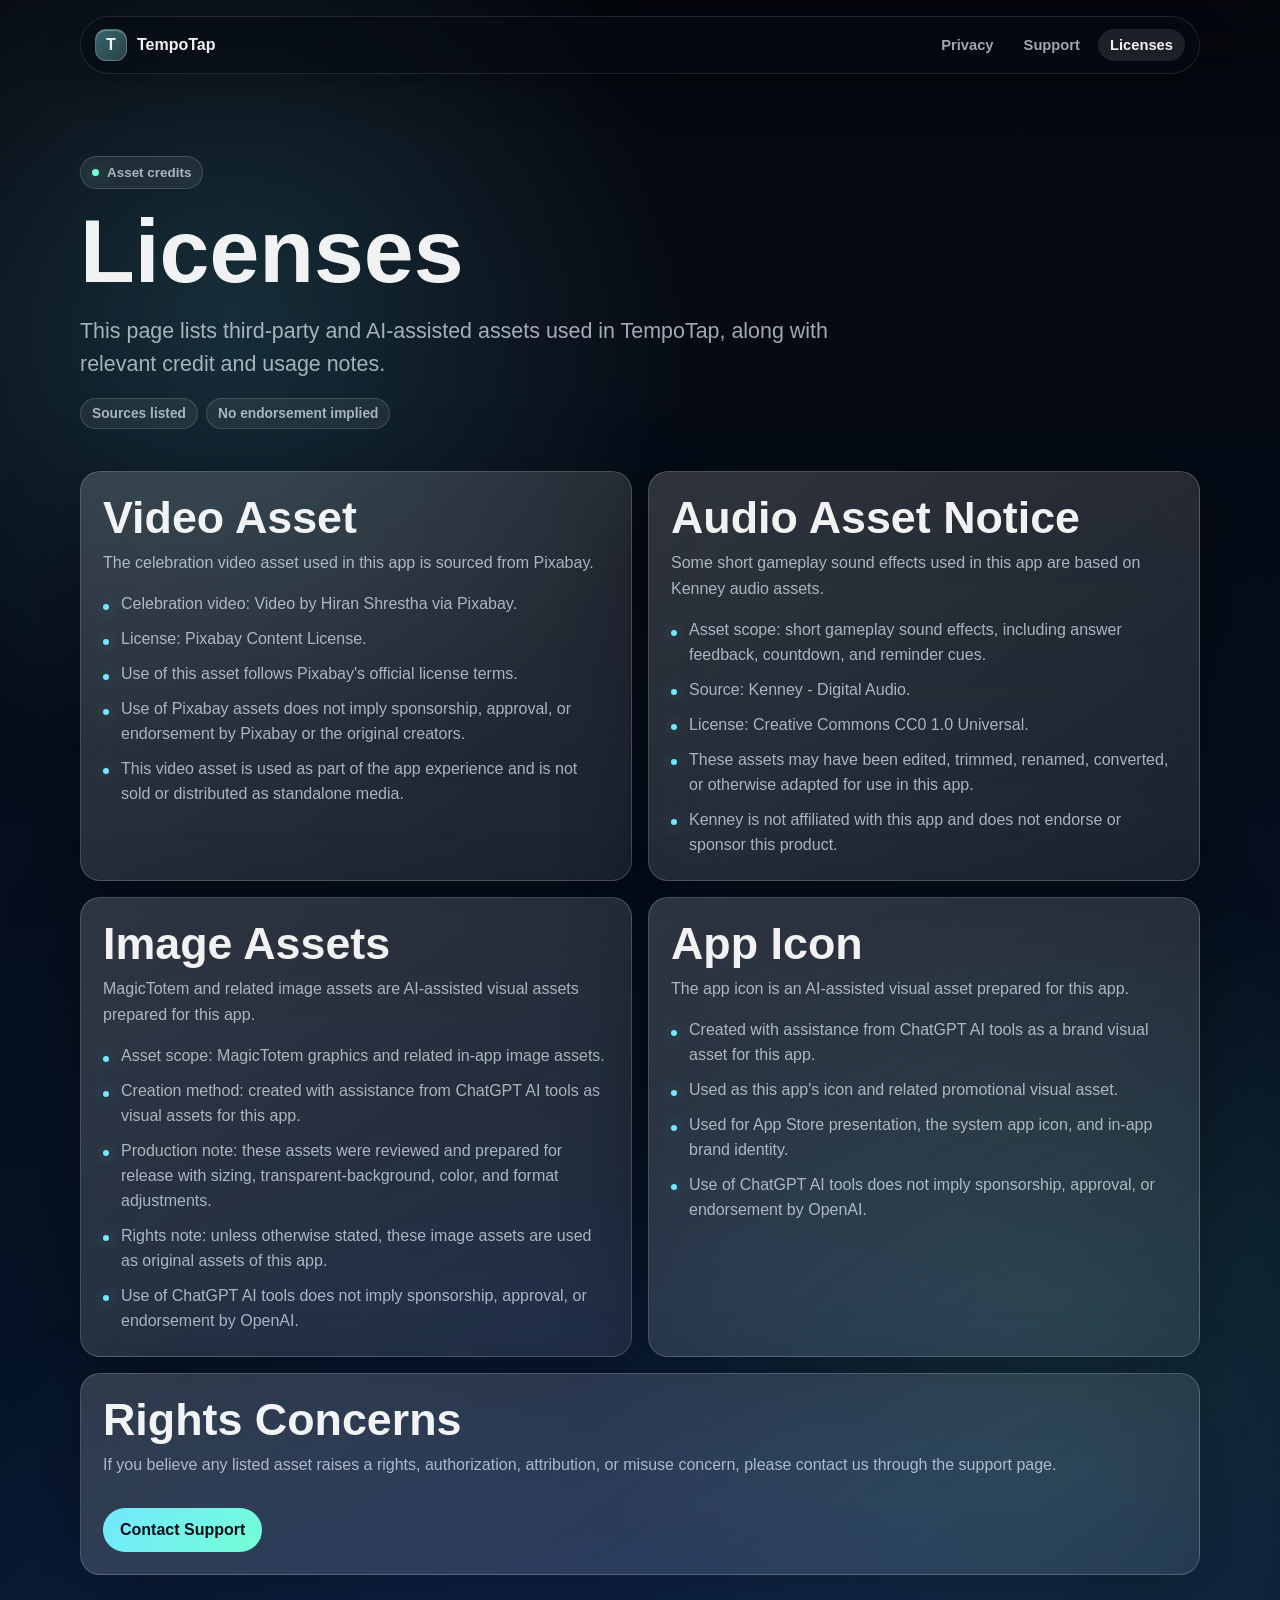
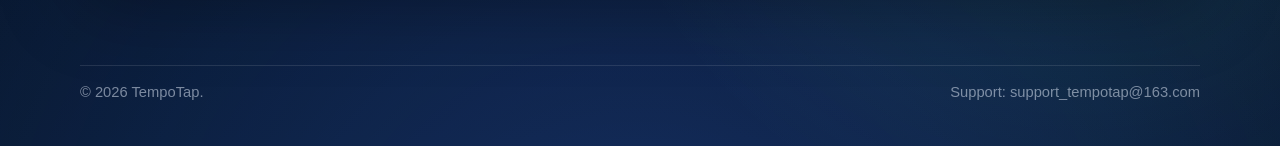
==== licenses.html @ d6ed63d6 "Add privacy html" ====
<!doctype html>
<html lang="en">
  <head>
    <meta charset="utf-8">
    <meta name="viewport" content="width=device-width, initial-scale=1">
    <meta name="color-scheme" content="dark">
    <meta name="description" content="TempoTap asset credits and license notices.">
    <title>Licenses - TempoTap</title>
    <link rel="stylesheet" href="assets/styles.css">
  </head>
  <body>
    <header class="topbar">
      <div class="site-shell topbar-inner">
        <a class="brand" href="index.html" aria-label="TempoTap Support home">
          <span class="brand-mark">T</span>
          <span>TempoTap</span>
        </a>
        <nav class="nav" aria-label="Support pages">
          <a href="privacy.html">Privacy</a>
          <a href="support.html">Support</a>
          <a href="licenses.html" aria-current="page">Licenses</a>
        </nav>
      </div>
    </header>

    <main class="site-shell">
      <section class="page-header">
        <p class="eyebrow"><span class="dot"></span>Asset credits</p>
        <h1>Licenses</h1>
        <p class="lead">
          This page lists third-party and AI-assisted assets used in TempoTap, along with relevant credit and usage notes.
        </p>
        <div class="pill-row">
          <span class="pill">Sources listed</span>
          <span class="pill">No endorsement implied</span>
        </div>
      </section>

      <section class="content-grid">
        <article class="section-card">
          <h2>Video Asset</h2>
          <p>The celebration video asset used in this app is sourced from Pixabay.</p>
          <ul>
            <li>Celebration video: Video by Hiran Shrestha via Pixabay.</li>
            <li>License: Pixabay Content License.</li>
            <li>Use of this asset follows Pixabay's official license terms.</li>
            <li>Use of Pixabay assets does not imply sponsorship, approval, or endorsement by Pixabay or the original creators.</li>
            <li>This video asset is used as part of the app experience and is not sold or distributed as standalone media.</li>
          </ul>
        </article>

        <article class="section-card">
          <h2>Audio Asset Notice</h2>
          <p>Some short gameplay sound effects used in this app are based on Kenney audio assets.</p>
          <ul>
            <li>Asset scope: short gameplay sound effects, including answer feedback, countdown, and reminder cues.</li>
            <li>Source: Kenney - Digital Audio.</li>
            <li>License: Creative Commons CC0 1.0 Universal.</li>
            <li>These assets may have been edited, trimmed, renamed, converted, or otherwise adapted for use in this app.</li>
            <li>Kenney is not affiliated with this app and does not endorse or sponsor this product.</li>
          </ul>
        </article>

        <article class="section-card">
          <h2>Image Assets</h2>
          <p>MagicTotem and related image assets are AI-assisted visual assets prepared for this app.</p>
          <ul>
            <li>Asset scope: MagicTotem graphics and related in-app image assets.</li>
            <li>Creation method: created with assistance from ChatGPT AI tools as visual assets for this app.</li>
            <li>Production note: these assets were reviewed and prepared for release with sizing, transparent-background, color, and format adjustments.</li>
            <li>Rights note: unless otherwise stated, these image assets are used as original assets of this app.</li>
            <li>Use of ChatGPT AI tools does not imply sponsorship, approval, or endorsement by OpenAI.</li>
          </ul>
        </article>

        <article class="section-card">
          <h2>App Icon</h2>
          <p>The app icon is an AI-assisted visual asset prepared for this app.</p>
          <ul>
            <li>Created with assistance from ChatGPT AI tools as a brand visual asset for this app.</li>
            <li>Used as this app's icon and related promotional visual asset.</li>
            <li>Used for App Store presentation, the system app icon, and in-app brand identity.</li>
            <li>Use of ChatGPT AI tools does not imply sponsorship, approval, or endorsement by OpenAI.</li>
          </ul>
        </article>

        <article class="section-card full">
          <h2>Rights Concerns</h2>
          <p>
            If you believe any listed asset raises a rights, authorization, attribution, or misuse concern,
            please contact us through the support page.
          </p>
          <div class="hero-actions">
            <a class="button primary" href="support.html">Contact Support</a>
          </div>
        </article>
      </section>
    </main>

    <footer class="footer">
      <div class="site-shell footer-inner">
        <span>&copy; 2026 TempoTap.</span>
        <span>Support: support_tempotap@163.com</span>
      </div>
    </footer>
  </body>
</html>
---- assets/styles.css ----
:root {
  color-scheme: dark;
  --bg-top: #05070d;
  --bg-bottom: #07182f;
  --panel: rgba(255, 255, 255, 0.095);
  --panel-strong: rgba(255, 255, 255, 0.15);
  --line: rgba(255, 255, 255, 0.18);
  --line-soft: rgba(255, 255, 255, 0.105);
  --text: rgba(255, 255, 255, 0.94);
  --muted: rgba(235, 244, 255, 0.68);
  --soft: rgba(235, 244, 255, 0.50);
  --cyan: #72e7ff;
  --mint: #74ffd4;
  --blue: #6da7ff;
  --pink: #ff7ab6;
  --amber: #ffd36d;
  --radius-lg: 28px;
  --radius-md: 20px;
  --radius-sm: 14px;
  --shadow: 0 24px 80px rgba(0, 0, 0, 0.34);
  font-family: -apple-system, BlinkMacSystemFont, "SF Pro Display", "SF Pro Text", "Segoe UI", sans-serif;
}

* {
  box-sizing: border-box;
}

html {
  min-height: 100%;
  background: var(--bg-top);
}

body {
  min-height: 100vh;
  margin: 0;
  color: var(--text);
  background:
    radial-gradient(circle at 18% 18%, rgba(114, 231, 255, 0.16), transparent 26%),
    radial-gradient(circle at 84% 78%, rgba(116, 255, 212, 0.12), transparent 28%),
    radial-gradient(circle at 50% 112%, rgba(64, 116, 255, 0.24), transparent 42%),
    linear-gradient(180deg, var(--bg-top), var(--bg-bottom));
  letter-spacing: 0;
}

body::before {
  position: fixed;
  inset: 0;
  z-index: -2;
  content: "";
  opacity: 0.72;
  background-image:
    radial-gradient(circle, rgba(255, 255, 255, 0.34) 0 1px, transparent 1.8px),
    radial-gradient(circle, rgba(114, 231, 255, 0.18) 0 1px, transparent 2px);
  background-position: 0 0, 34px 26px;
  background-size: 88px 88px, 122px 122px;
}

body::after {
  position: fixed;
  inset: auto 0 0;
  z-index: -1;
  height: 44vh;
  content: "";
  background: linear-gradient(180deg, transparent, rgba(16, 62, 120, 0.30));
}

a {
  color: inherit;
}

.site-shell {
  width: min(1120px, calc(100% - 36px));
  margin: 0 auto;
}

.topbar {
  position: sticky;
  top: 0;
  z-index: 10;
  padding: 16px 0 10px;
  backdrop-filter: blur(22px);
}

.topbar-inner {
  display: flex;
  align-items: center;
  justify-content: space-between;
  gap: 18px;
  padding: 12px 14px;
  border: 1px solid var(--line-soft);
  border-radius: 999px;
  background: rgba(6, 10, 18, 0.56);
  box-shadow: 0 12px 42px rgba(0, 0, 0, 0.18);
}

.brand {
  display: inline-flex;
  align-items: center;
  gap: 10px;
  min-width: max-content;
  color: var(--text);
  text-decoration: none;
  font-weight: 800;
}

.brand-mark {
  display: grid;
  width: 32px;
  height: 32px;
  place-items: center;
  border: 1px solid rgba(255, 255, 255, 0.20);
  border-radius: 11px;
  background:
    linear-gradient(135deg, rgba(114, 231, 255, 0.34), rgba(116, 255, 212, 0.16)),
    rgba(255, 255, 255, 0.08);
  box-shadow: inset 0 1px rgba(255, 255, 255, 0.25);
}

.nav {
  display: flex;
  flex-wrap: wrap;
  justify-content: flex-end;
  gap: 6px;
}

.nav a {
  padding: 8px 12px;
  border-radius: 999px;
  color: var(--muted);
  text-decoration: none;
  font-size: 0.92rem;
  font-weight: 700;
}

.nav a:hover,
.nav a[aria-current="page"] {
  color: var(--text);
  background: rgba(255, 255, 255, 0.10);
}

.hero {
  display: grid;
  grid-template-columns: minmax(0, 1.24fr) minmax(280px, 0.76fr);
  gap: 22px;
  align-items: stretch;
  padding: 74px 0 30px;
}

.hero-copy,
.hero-card,
.section-card,
.notice-card {
  border: 1px solid var(--line);
  background:
    linear-gradient(145deg, rgba(255, 255, 255, 0.13), rgba(255, 255, 255, 0.048)),
    rgba(255, 255, 255, 0.045);
  box-shadow: var(--shadow);
  backdrop-filter: blur(28px);
}

.hero-copy {
  position: relative;
  overflow: hidden;
  min-height: 430px;
  padding: clamp(30px, 5vw, 58px);
  border-radius: var(--radius-lg);
}

.hero-copy::after {
  position: absolute;
  right: -120px;
  bottom: -132px;
  width: 360px;
  height: 360px;
  content: "";
  border: 1px solid rgba(114, 231, 255, 0.18);
  border-radius: 50%;
  background: radial-gradient(circle, rgba(114, 231, 255, 0.18), transparent 66%);
}

.eyebrow {
  display: inline-flex;
  align-items: center;
  gap: 8px;
  margin: 0 0 20px;
  padding: 8px 11px;
  border: 1px solid rgba(255, 255, 255, 0.16);
  border-radius: 999px;
  color: var(--muted);
  background: rgba(255, 255, 255, 0.07);
  font-size: 0.84rem;
  font-weight: 800;
}

.dot {
  width: 7px;
  height: 7px;
  border-radius: 50%;
  background: var(--mint);
  box-shadow: 0 0 20px rgba(116, 255, 212, 0.8);
}

h1,
h2,
h3 {
  margin: 0;
  letter-spacing: 0;
}

h1 {
  max-width: 760px;
  font-size: clamp(2.55rem, 7vw, 5.9rem);
  line-height: 0.94;
  font-weight: 860;
}

h2 {
  font-size: clamp(1.65rem, 4vw, 2.8rem);
  line-height: 1.04;
  font-weight: 830;
}

h3 {
  font-size: 1.05rem;
  font-weight: 800;
}

.lead {
  max-width: 720px;
  margin: 22px 0 0;
  color: var(--muted);
  font-size: clamp(1.05rem, 2.2vw, 1.34rem);
  line-height: 1.55;
}

.hero-actions {
  display: flex;
  flex-wrap: wrap;
  gap: 10px;
  margin-top: 30px;
}

.button {
  display: inline-flex;
  align-items: center;
  justify-content: center;
  gap: 9px;
  min-height: 44px;
  padding: 12px 16px;
  border: 1px solid rgba(255, 255, 255, 0.16);
  border-radius: 999px;
  color: var(--text);
  text-decoration: none;
  font-weight: 800;
  background: rgba(255, 255, 255, 0.10);
}

.button.primary {
  color: #041017;
  border-color: transparent;
  background: linear-gradient(135deg, var(--cyan), var(--mint));
}

.hero-card {
  display: flex;
  flex-direction: column;
  justify-content: space-between;
  gap: 18px;
  padding: 24px;
  border-radius: var(--radius-lg);
}

.status-list {
  display: grid;
  gap: 10px;
  margin: 0;
  padding: 0;
  list-style: none;
}

.status-list li,
.fact-row {
  display: flex;
  gap: 12px;
  align-items: flex-start;
  padding: 13px;
  border: 1px solid var(--line-soft);
  border-radius: var(--radius-sm);
  background: rgba(255, 255, 255, 0.07);
}

.check {
  display: grid;
  width: 24px;
  height: 24px;
  flex: 0 0 auto;
  place-items: center;
  border-radius: 50%;
  color: #031018;
  background: var(--mint);
  font-size: 0.88rem;
  font-weight: 900;
}

.muted {
  color: var(--muted);
}

.soft {
  color: var(--soft);
}

.page-header {
  padding: 72px 0 20px;
}

.page-header .lead {
  max-width: 820px;
}

.content-grid {
  display: grid;
  grid-template-columns: repeat(2, minmax(0, 1fr));
  gap: 16px;
  margin: 22px 0 60px;
}

.content-grid.single {
  grid-template-columns: minmax(0, 1fr);
}

.section-card,
.notice-card {
  border-radius: var(--radius-md);
  padding: 22px;
}

.section-card.full {
  grid-column: 1 / -1;
}

.section-card p,
.notice-card p {
  margin: 10px 0 0;
  color: var(--muted);
  line-height: 1.62;
}

.section-card ul,
.notice-card ul {
  display: grid;
  gap: 10px;
  margin: 16px 0 0;
  padding: 0;
  list-style: none;
}

.section-card li,
.notice-card li {
  position: relative;
  padding-left: 18px;
  color: var(--muted);
  line-height: 1.56;
}

.section-card li::before,
.notice-card li::before {
  position: absolute;
  top: 0.72em;
  left: 0;
  width: 6px;
  height: 6px;
  content: "";
  border-radius: 50%;
  background: var(--cyan);
  box-shadow: 0 0 16px rgba(114, 231, 255, 0.46);
}

.pill-row {
  display: flex;
  flex-wrap: wrap;
  gap: 8px;
  margin-top: 16px;
}

.pill {
  display: inline-flex;
  align-items: center;
  min-height: 30px;
  padding: 7px 11px;
  border: 1px solid rgba(255, 255, 255, 0.14);
  border-radius: 999px;
  color: var(--muted);
  background: rgba(255, 255, 255, 0.07);
  font-size: 0.86rem;
  font-weight: 760;
}

.contact-panel {
  display: grid;
  grid-template-columns: 1fr auto;
  gap: 14px;
  align-items: center;
  margin-top: 18px;
  padding: 16px;
  border: 1px solid rgba(255, 255, 255, 0.14);
  border-radius: var(--radius-sm);
  background: rgba(255, 255, 255, 0.075);
}

.email {
  overflow-wrap: anywhere;
  font-size: 1.08rem;
  font-weight: 840;
}

.footer {
  padding: 30px 0 46px;
  color: var(--soft);
  font-size: 0.92rem;
}

.footer-inner {
  display: flex;
  flex-wrap: wrap;
  justify-content: space-between;
  gap: 12px;
  padding-top: 18px;
  border-top: 1px solid var(--line-soft);
}

@media (max-width: 800px) {
  .site-shell {
    width: min(100% - 24px, 1120px);
  }

  .topbar-inner {
    align-items: flex-start;
    border-radius: 22px;
    flex-direction: column;
  }

  .nav {
    justify-content: flex-start;
  }

  .hero {
    grid-template-columns: 1fr;
    padding-top: 40px;
  }

  .hero-copy {
    min-height: 0;
  }

  .content-grid {
    grid-template-columns: 1fr;
  }

  .section-card.full {
    grid-column: auto;
  }

  .contact-panel {
    grid-template-columns: 1fr;
  }
}

@media (prefers-reduced-motion: no-preference) {
  .button,
  .nav a,
  .section-card,
  .notice-card {
    transition: transform 180ms ease, background 180ms ease, border-color 180ms ease;
  }

  .button:hover,
  .section-card:hover,
  .notice-card:hover {
    transform: translateY(-1px);
  }
}
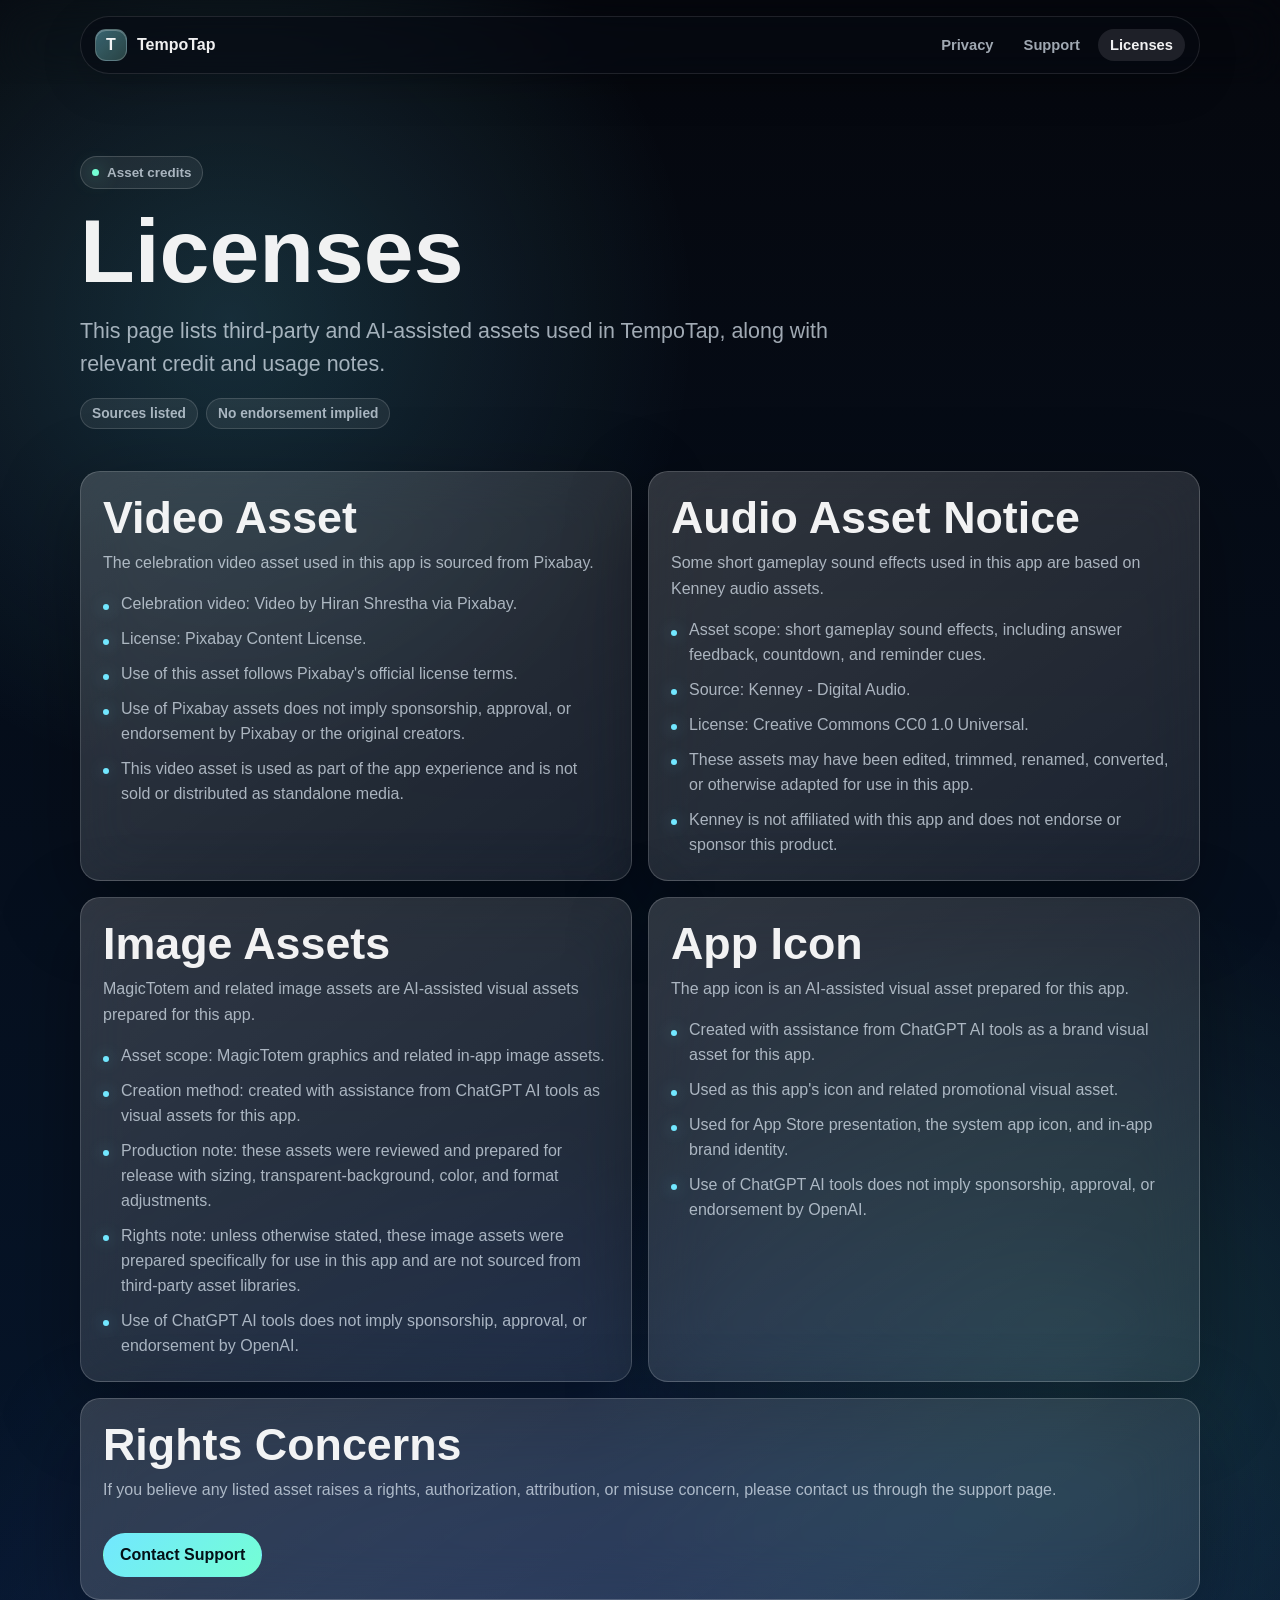
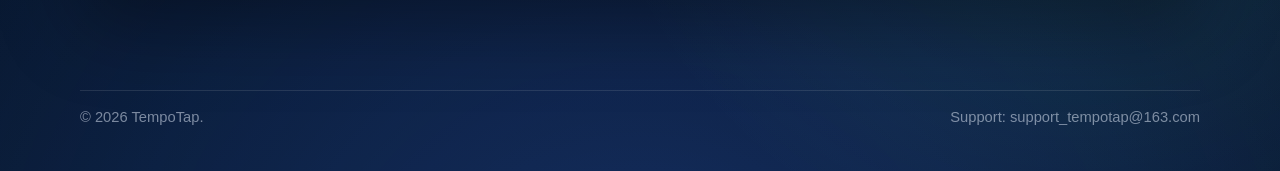
==== commit 08d00a12: "Fix some detial description" ====
--- a/licenses.html
+++ b/licenses.html
@@ -68,7 +68,7 @@
             <li>Asset scope: MagicTotem graphics and related in-app image assets.</li>
             <li>Creation method: created with assistance from ChatGPT AI tools as visual assets for this app.</li>
             <li>Production note: these assets were reviewed and prepared for release with sizing, transparent-background, color, and format adjustments.</li>
-            <li>Rights note: unless otherwise stated, these image assets are used as original assets of this app.</li>
+            <li>Rights note: unless otherwise stated, these image assets were prepared specifically for use in this app and are not sourced from third-party asset libraries.</li>
             <li>Use of ChatGPT AI tools does not imply sponsorship, approval, or endorsement by OpenAI.</li>
           </ul>
         </article>
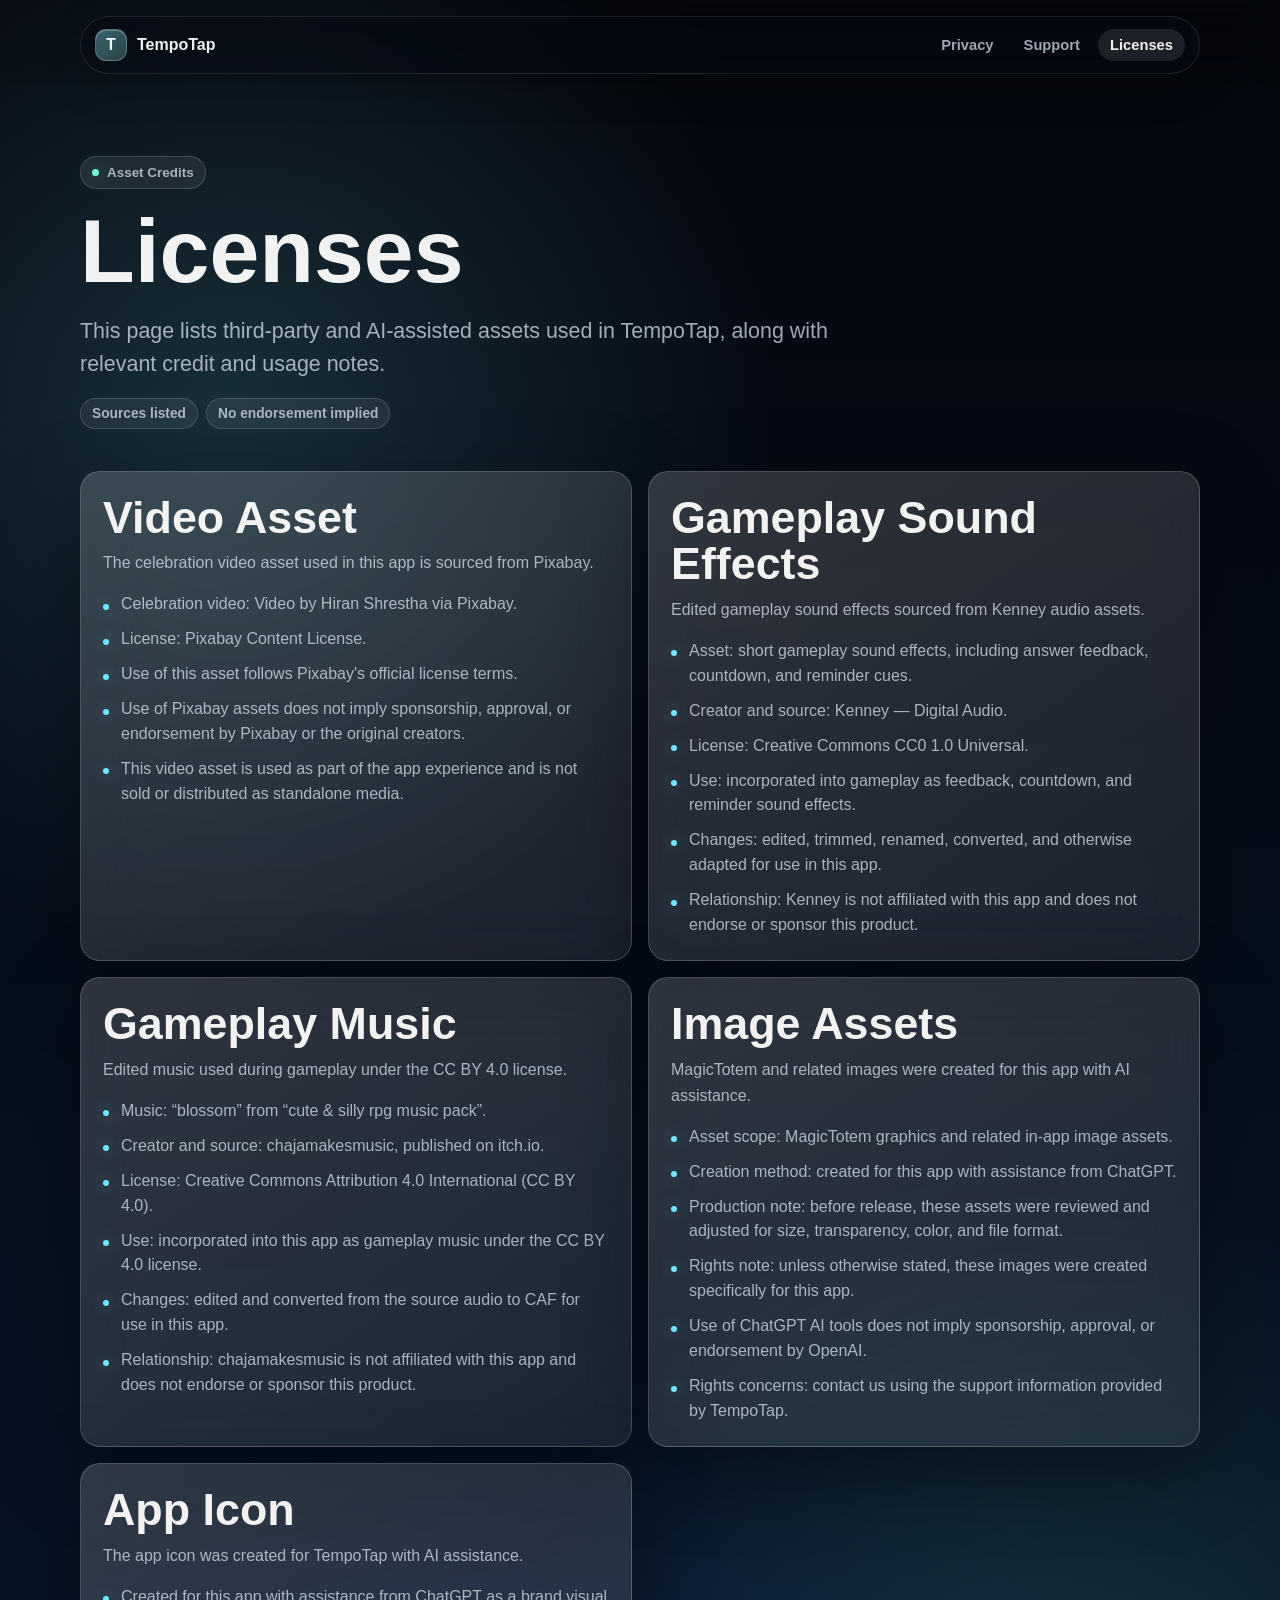
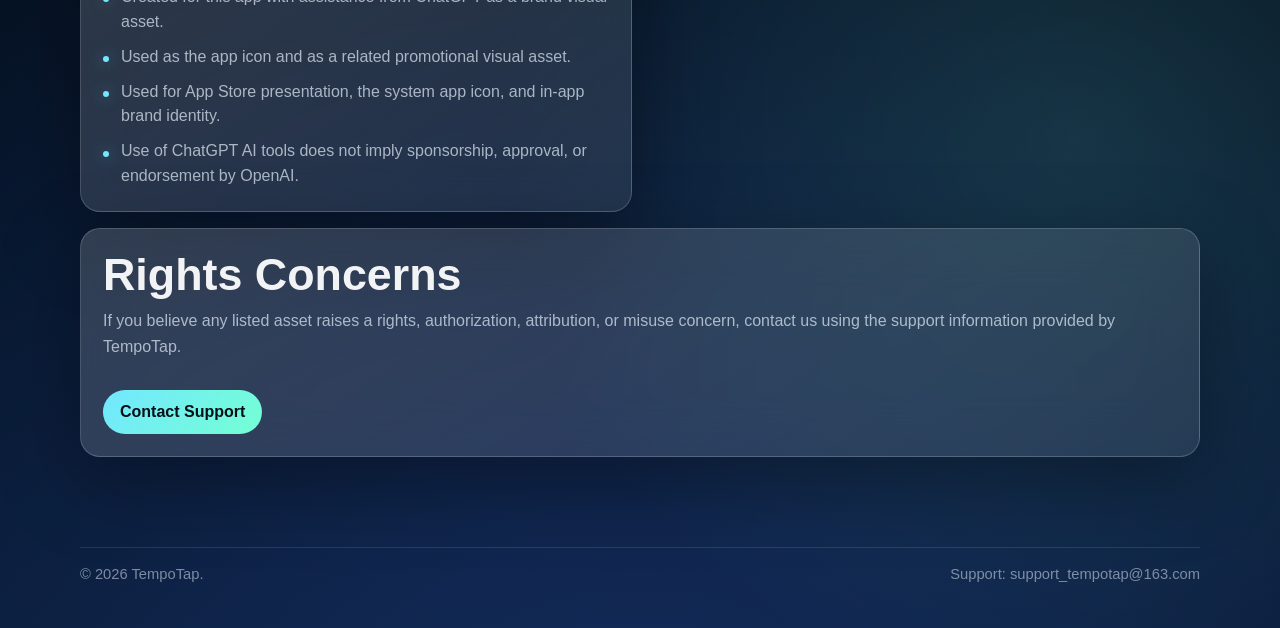
==== commit b68d8531: "Update description" ====
--- a/licenses.html
+++ b/licenses.html
@@ -25,7 +25,7 @@
 
     <main class="site-shell">
       <section class="page-header">
-        <p class="eyebrow"><span class="dot"></span>Asset credits</p>
+        <p class="eyebrow"><span class="dot"></span>Asset Credits</p>
         <h1>Licenses</h1>
         <p class="lead">
           This page lists third-party and AI-assisted assets used in TempoTap, along with relevant credit and usage notes.
@@ -50,35 +50,50 @@
         </article>
 
         <article class="section-card">
-          <h2>Audio Asset Notice</h2>
-          <p>Some short gameplay sound effects used in this app are based on Kenney audio assets.</p>
+          <h2>Gameplay Sound Effects</h2>
+          <p>Edited gameplay sound effects sourced from Kenney audio assets.</p>
           <ul>
-            <li>Asset scope: short gameplay sound effects, including answer feedback, countdown, and reminder cues.</li>
-            <li>Source: Kenney - Digital Audio.</li>
+            <li>Asset: short gameplay sound effects, including answer feedback, countdown, and reminder cues.</li>
+            <li>Creator and source: Kenney &mdash; Digital Audio.</li>
             <li>License: Creative Commons CC0 1.0 Universal.</li>
-            <li>These assets may have been edited, trimmed, renamed, converted, or otherwise adapted for use in this app.</li>
-            <li>Kenney is not affiliated with this app and does not endorse or sponsor this product.</li>
+            <li>Use: incorporated into gameplay as feedback, countdown, and reminder sound effects.</li>
+            <li>Changes: edited, trimmed, renamed, converted, and otherwise adapted for use in this app.</li>
+            <li>Relationship: Kenney is not affiliated with this app and does not endorse or sponsor this product.</li>
+          </ul>
+        </article>
+
+        <article class="section-card">
+          <h2>Gameplay Music</h2>
+          <p>Edited music used during gameplay under the CC BY 4.0 license.</p>
+          <ul>
+            <li>Music: &ldquo;blossom&rdquo; from &ldquo;cute &amp; silly rpg music pack&rdquo;.</li>
+            <li>Creator and source: chajamakesmusic, published on itch.io.</li>
+            <li>License: Creative Commons Attribution 4.0 International (CC BY 4.0).</li>
+            <li>Use: incorporated into this app as gameplay music under the CC BY 4.0 license.</li>
+            <li>Changes: edited and converted from the source audio to CAF for use in this app.</li>
+            <li>Relationship: chajamakesmusic is not affiliated with this app and does not endorse or sponsor this product.</li>
           </ul>
         </article>
 
         <article class="section-card">
           <h2>Image Assets</h2>
-          <p>MagicTotem and related image assets are AI-assisted visual assets prepared for this app.</p>
+          <p>MagicTotem and related images were created for this app with AI assistance.</p>
           <ul>
             <li>Asset scope: MagicTotem graphics and related in-app image assets.</li>
-            <li>Creation method: created with assistance from ChatGPT AI tools as visual assets for this app.</li>
-            <li>Production note: these assets were reviewed and prepared for release with sizing, transparent-background, color, and format adjustments.</li>
-            <li>Rights note: unless otherwise stated, these image assets were prepared specifically for use in this app and are not sourced from third-party asset libraries.</li>
+            <li>Creation method: created for this app with assistance from ChatGPT.</li>
+            <li>Production note: before release, these assets were reviewed and adjusted for size, transparency, color, and file format.</li>
+            <li>Rights note: unless otherwise stated, these images were created specifically for this app.</li>
             <li>Use of ChatGPT AI tools does not imply sponsorship, approval, or endorsement by OpenAI.</li>
+            <li>Rights concerns: contact us using the support information provided by TempoTap.</li>
           </ul>
         </article>
 
         <article class="section-card">
           <h2>App Icon</h2>
-          <p>The app icon is an AI-assisted visual asset prepared for this app.</p>
+          <p>The app icon was created for TempoTap with AI assistance.</p>
           <ul>
-            <li>Created with assistance from ChatGPT AI tools as a brand visual asset for this app.</li>
-            <li>Used as this app's icon and related promotional visual asset.</li>
+            <li>Created for this app with assistance from ChatGPT as a brand visual asset.</li>
+            <li>Used as the app icon and as a related promotional visual asset.</li>
             <li>Used for App Store presentation, the system app icon, and in-app brand identity.</li>
             <li>Use of ChatGPT AI tools does not imply sponsorship, approval, or endorsement by OpenAI.</li>
           </ul>
@@ -88,7 +103,7 @@
           <h2>Rights Concerns</h2>
           <p>
             If you believe any listed asset raises a rights, authorization, attribution, or misuse concern,
-            please contact us through the support page.
+            contact us using the support information provided by TempoTap.
           </p>
           <div class="hero-actions">
             <a class="button primary" href="support.html">Contact Support</a>
